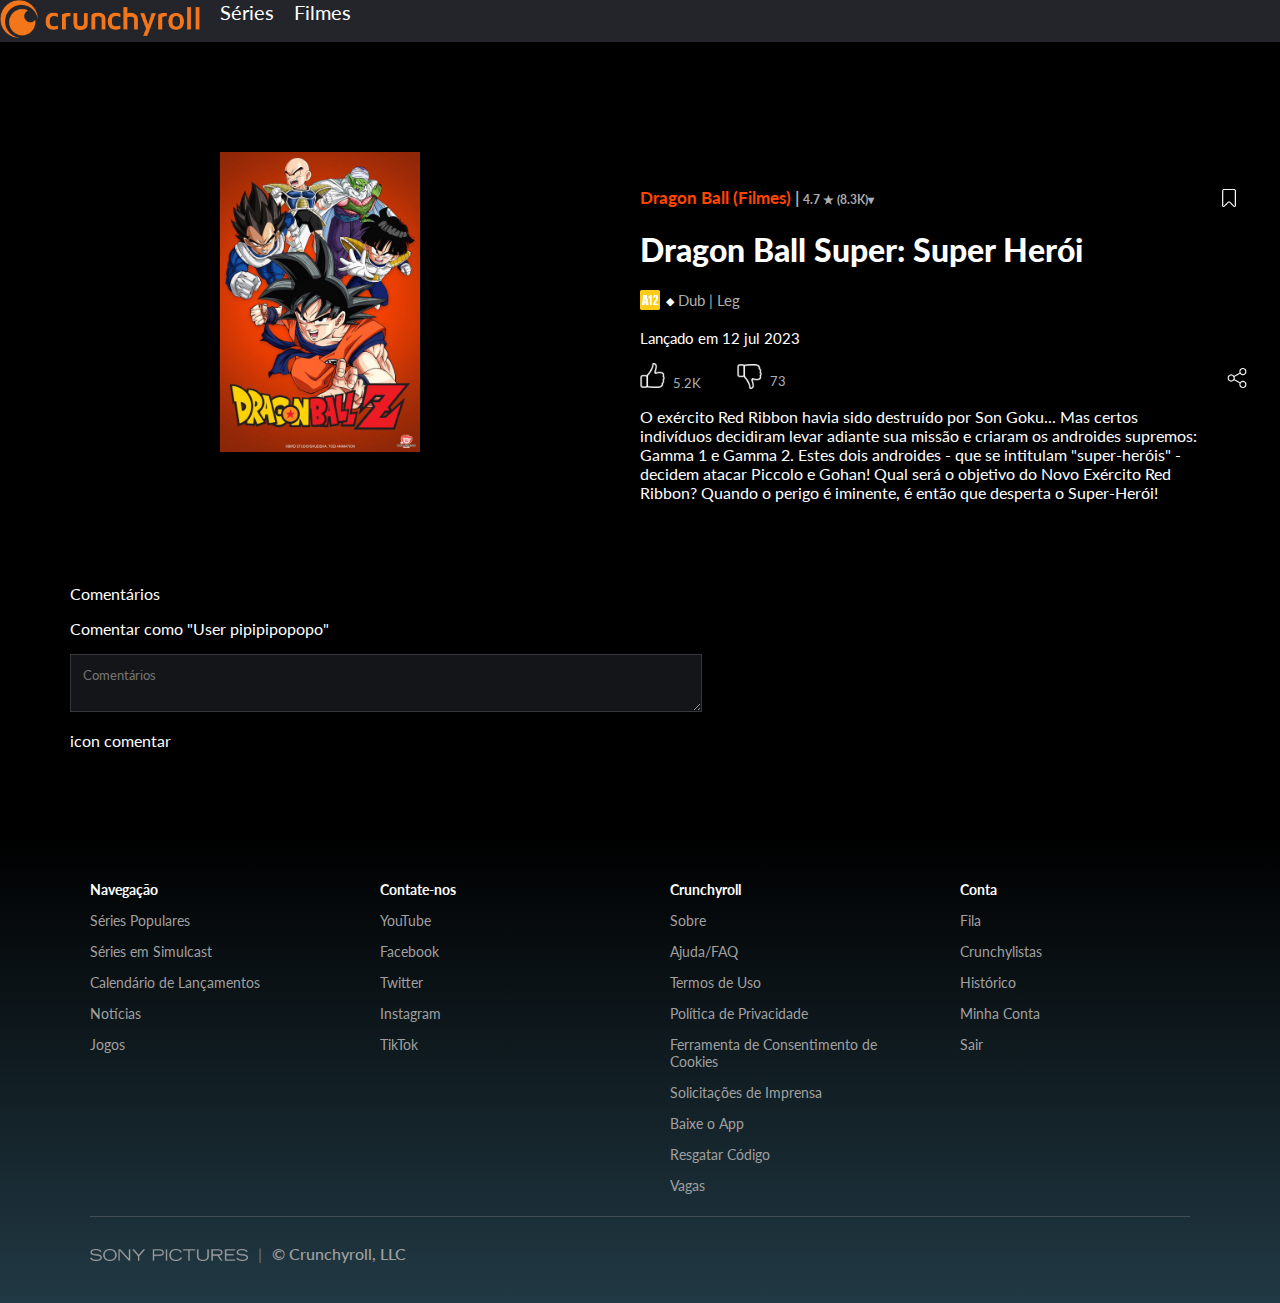
==== crunch/filmeModelo.html @ 02acc8a3 "comitei dnv" ====
<!DOCTYPE html>
<html lang="pt-br">

<head>
  <meta charset="UTF-8">
  <meta name="viewport" content="width=device-width, initial-scale=1.0">
  <link rel="stylesheet" href="css/filmeModelo.css">
  <link rel="stylesheet" href="css/padrao.css">
  <link rel="preconnect" href="https://fonts.googleapis.com">
  <link rel="preconnect" href="https://fonts.gstatic.com" crossorigin>
  <link href="https://fonts.googleapis.com/css2?family=Lato&display=swap" rel="stylesheet">
  <title>Filme Modelo</title>
</head>
<header>
  <nav class="navbar">
    <a href="home.html"><img class="Crun" src="imgs/Crunchyroll.svg.png" alt="Crunchyroll"></a>
    <a href="todasasseries.html">Séries</a>
    <a href="todosFilmes.html">Filmes</a>
  </nav>
</header>

<body>

  <div class="geral">
    <section class="modelo">
      <img class="modeloLeft" src="imgs/filme e serie modelo/dragon ball filme modelo.jpe" alt="DBS">
      <div class="modeloRight">
        <img class="salvar" src="imgs/salvar branco.png" alt="salvar">
        <h2>Dragon Ball (Filmes) <span class="barra">|</span> <span class="num">4.7 ★ (8.3K)▾</span></h2>
        <h1 id="titulo">Dragon Ball Super: Super Herói</h1>
        <p><img class="idade" src="imgs/filme e serie modelo/idade12.png" alt="Indicado para maiores de 12 anos"><span class="p">◆</span> <span class="ling">Dub | Leg</span></p>
        <p class="lançou">Lançado em 12 jul 2023 </p>
        <p><img class="like" src="imgs/filme e serie modelo/likee branco.png" alt="like"> <span class="li">5.2K</span> <img class="dislike" src="imgs/filme e serie modelo/dislike branco.png" alt=""> <span class="li1">73</span> <img class="comp" src="imgs/filme e serie modelo/compartilhar branco.png" alt="compartilhar"></p>
        <p>O exército Red Ribbon havia sido destruído por Son Goku... Mas certos indivíduos decidiram levar adiante sua missão e criaram os androides supremos: Gamma 1 e Gamma 2. Estes dois androides - que se intitulam "super-heróis" - decidem atacar Piccolo e Gohan! Qual será o objetivo do Novo Exército Red Ribbon? Quando o perigo é iminente, é então que desperta o Super-Herói!</p>
      </div>
    </section>


    <section class="comentarios">
      <p class="subTitulo">Comentários</p>
      <p>Comentar como "User pipipipopopo"</p>
      <textarea class="txtArea lato-regular" cols="80" rows="2" placeholder="Comentários"></textarea>
      <p>icon comentar</p>
    </section>
  </div>


  <div class="degrade">
    <div class="centra">
      <!-- roda pé -->
      <footer class="foot">
        <div class="box1">
          <p class="contrast">Navegação</p>
          <p>Séries Populares</p>
          <p>Séries em Simulcast</p>
          <p>Calendário de Lançamentos</p>
          <p>Notícias</p>
          <p>Jogos</p>
        </div>
        <div class="box2">
          <p class="contrast">Contate-nos</p>
          <p>YouTube</p>
          <p>Facebook</p>
          <p>Twitter</p>
          <p>Instagram</p>
          <p>TikTok</p>
        </div>
        <div class="box3">
          <p class="contrast">Crunchyroll</p>
          <p>Sobre</p>
          <p>Ajuda/FAQ</p>
          <p>Termos de Uso</p>
          <p>Política de Privacidade</p>
          <p>Ferramenta de Consentimento de Cookies</p>
          <p>Solicitações de Imprensa</p>
          <p>Baixe o App</p>
          <p>Resgatar Código</p>
          <p>Vagas</p>
        </div>
        <div class="box4">
          <p class="contrast">Conta</p>
          <p>Fila</p>
          <p>Crunchylistas</p>
          <p>Histórico</p>
          <p>Minha Conta</p>
          <p>Sair</p>
        </div>
      </footer>
      <!-- "pós roda pe" -->
      <hr class="linha">
      <div class="final_box">
        <img class="logo_sony" src="imgs/sony_pictures_logo.png" alt="">
        <span class="tiny"> | </span>
        <p class="ajuste">© Crunchyroll, LLC</p>
      </div>
    </div>
  </div>
</body>

</html>
---- crunch/css/filmeModelo.css ----
.geral {
  margin-top: 40px;
  display: grid;
  padding: 70px;
}

.modelo {
  display: grid;
  grid-template-columns: 1fr 1fr;
  margin-bottom: 50px;
}

.modeloLeft {
  max-width: 50%;
  padding-left: 150px;
  width: 200px;
}

#titulo {
  font-size: 32px;
  font-weight: 900;
}

.light {
  opacity: 0.7;
  font-weight: 100;
}

.ano {
  font-size: 18px;
}

#categoria {
  font-size: 12px;
  padding: 8px;
  background-color: #2a2f3e;
  border-radius: 14px;
}

.txtArea {
  background-color: #141519;
  border: #36373a solid 1px;
  padding: 12px;
}
h2 {
  font-size: 17px;
  color: orangered;
  cursor: pointer;
}
.num {
  font-size: 12px;
  color: #adaeb1;
  cursor:default;
}
.barra {
  color: #adaeb1;
}
.idade {
  width: 20px;
}
.ling {
  font-size: 15px;
  color: #adaeb1;
  position: relative;
  left: 6px;
  top: -4px;
}
.p {
  font-size: 11px;
  position: relative;
  left: 6px;
  top: -5px;
}
.salvar {
  width: 18px;
  position: relative;
  left: 580px;
  bottom: -37px;
  cursor: pointer;
}
.lançou {
  font-size: 15px;
}
.like {
  width: 25px;
  cursor:pointer;
  
}
.dislike {
  width: 25px;
  position: relative;
  top: 1.5px;
  left: 36px;
  cursor: pointer;
}
.li {
  font-size: 13px;
  position: relative;
  left: 4px;
  color: #adaeb1;
}
.li1 {
  font-size: 13px;
  position: relative;
  left: 40px;
  top: -2px;
  color: #adaeb1;
}
.comp {
  width: 20px;
  position: relative;
  left: 477px;
  cursor: pointer;
}
---- crunch/css/padrao.css ----
body {
  color: white;
  font-family: "Lato", sans-serif;
  background-color: #000000;
  margin: 0px;
}

.navbar {
  background-color: #23252B;
  display: flex;
  justify-content: start;
  gap: 20px;
}

.lato-regular {
  font-family: "Lato", sans-serif;
}

a{
  color: white;
  font-size: 20px;
  text-decoration: none;
  
}

.Crun{
  width: 200px;
}

/* footer */

.foot {
  margin-top: 40px;
  display: grid; 
  grid-template-columns: 1fr 1fr 1fr 1fr;
  gap: 60px;
  color: #a0a0a0;
}

hr {
  height: 0.3px;
  border: none;
  background-color: #a0a0a0;
  opacity: 0.3;
}

.tiny {
  opacity: 0.3;
}

.degrade {
  display: grid;
  justify-items: center;
  background-image: linear-gradient(
    #000000, #213944
  );
}

.centra {
  width: 1100px;
}

.contrast {
  color: white;
  font-weight: 700;
}

.final_box {
  display: flex;
  gap: 10px;
  padding: 20px 0px 40px 0px;
}

.logo_sony {
  margin-top: 5px;
  width: 158px;
  height: 12px;
}

.final_box > p {
  margin: 0px;
  color: #a0a0a0;
}

.box1 > p, .box2 > p, .box3 > p, .box4 > p {
  margin-top: 5px;
  font-size: 14px;
}

.ajuste {
  font-weight: 500;
}
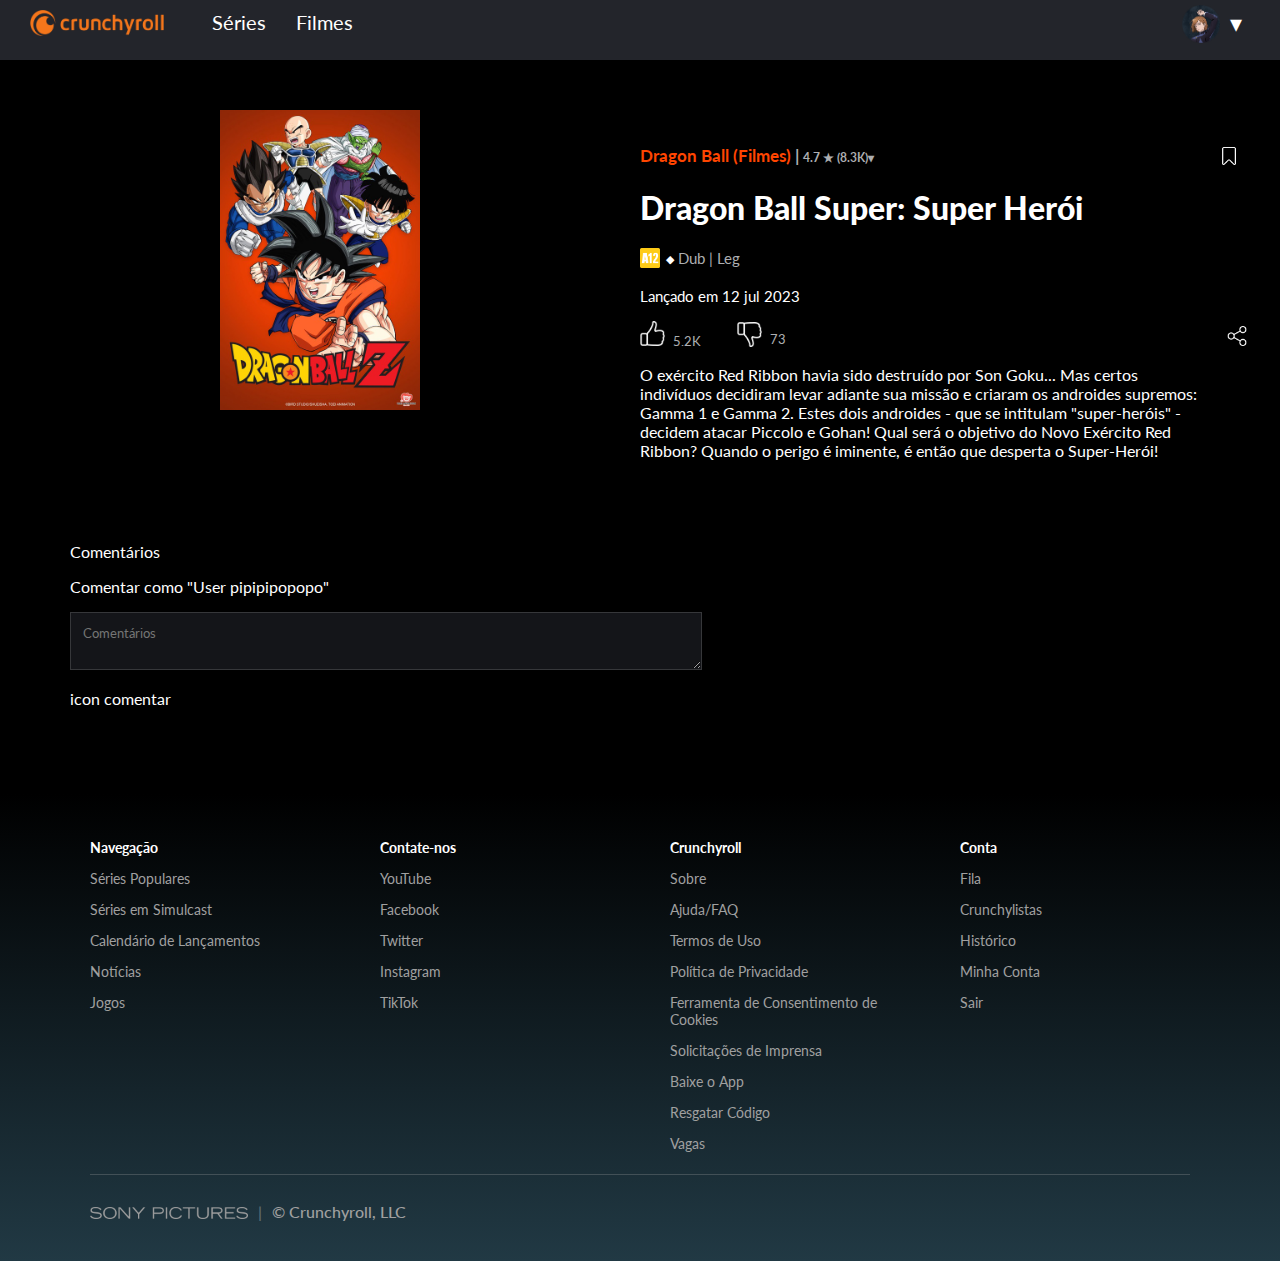
==== commit 9f7a81de: "ajustes na navbar" ====
--- a/crunch/filmeModelo.html
+++ b/crunch/filmeModelo.html
@@ -13,9 +13,18 @@
 </head>
 <header>
   <nav class="navbar">
-    <a href="home.html"><img class="Crun" src="imgs/Crunchyroll.svg.png" alt="Crunchyroll"></a>
-    <a href="todasasseries.html">Séries</a>
-    <a href="todosFilmes.html">Filmes</a>
+    <div class="divLarger">
+      <a class="home" href="home.html"><img class="Crun" src="imgs/Crunchyroll.svg.png" alt="Crunchyroll"></a>
+      <a class="tdsS" href="todasasseries.html">Séries</a>
+      <a class="tdsF" href="todosFilmes.html">Filmes</a>
+      <div class="iconzinhos">
+        <img src="imgs/" alt="">
+      </div>
+      <div class="user">
+        <img class="iconuser" src="imgs/filme e serie modelo/nobara iconn.png" alt="user">
+        <span class="setinha">▾</span>
+      </div>
+    </div>
   </nav>
 </header>
 
--- a/crunch/css/padrao.css
+++ b/crunch/css/padrao.css
@@ -5,11 +5,20 @@
   margin: 0px;
 }
 
+.divLarger {
+  display: grid;
+  grid-template-columns:15% 5% 5% 1fr 10% 10%;
+  justify-content: start;
+  gap: 20px;
+}
+
 .navbar {
   background-color: #23252B;
-  display: flex;
-  justify-content: start;
-  gap: 20px;
+  max-width: max-content;
+  height: 60px;
+  position: fixed;
+  top: 0px;
+  z-index: 999;
 }
 
 .lato-regular {
@@ -24,9 +33,48 @@
 }
 
 .Crun{
-  width: 200px;
+  max-width: 70%;
+  position: relative;
+  top: 10px;
+  left: 30px;
+  
 }
 
+.tdsS {
+  padding-top: 10px;
+  grid-column: 2;
+}
+
+.tdsF {
+  padding-top: 10px;
+  grid-column: 3;
+
+}
+
+.iconzinhos {
+
+}
+
+.user {
+  display: grid;
+  justify-items: center;
+  grid-column: 6;
+}
+
+.iconuser {
+  position: relative;
+  top: 5px;
+  max-width: 30%;
+  padding-right: 30px;
+}
+
+.setinha {
+position: relative;
+bottom: 30px;
+left: 20px;
+font-size: 24px;
+cursor: pointer;
+}
 /* footer */
 
 .foot {
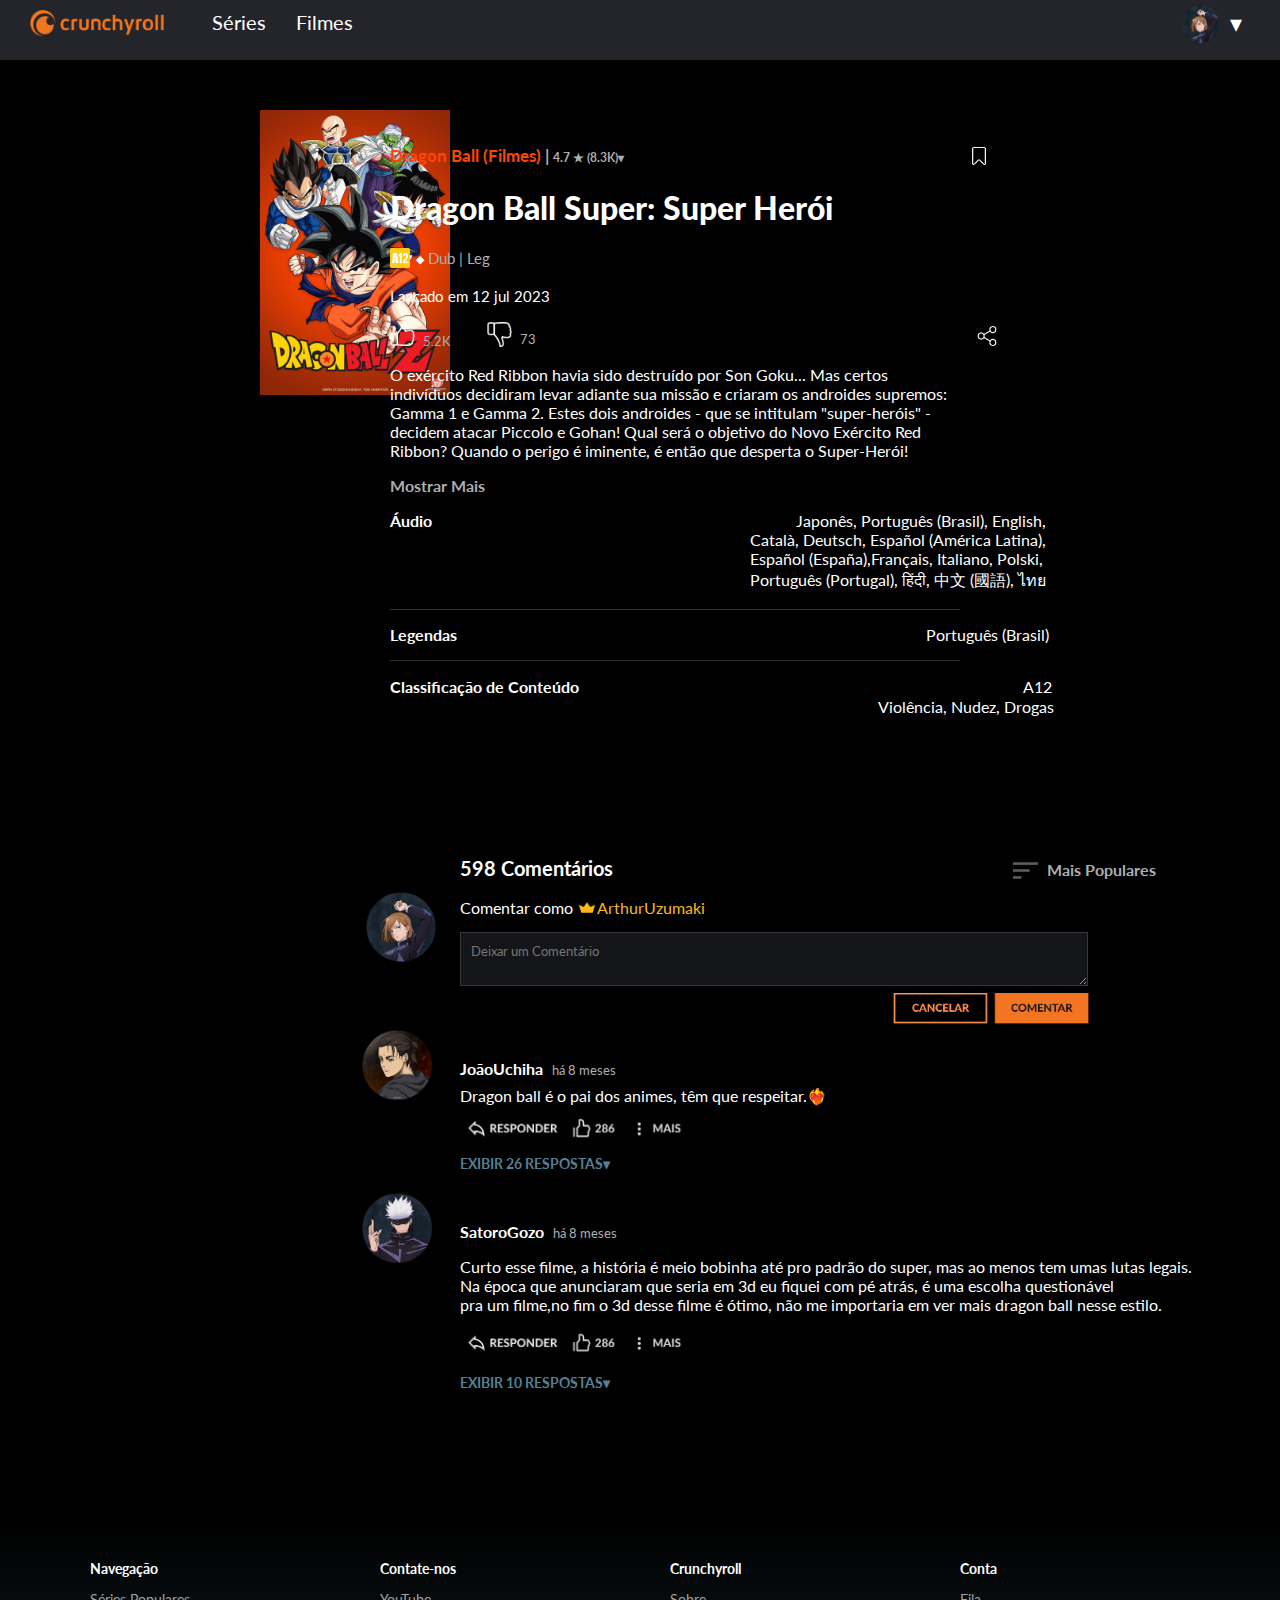
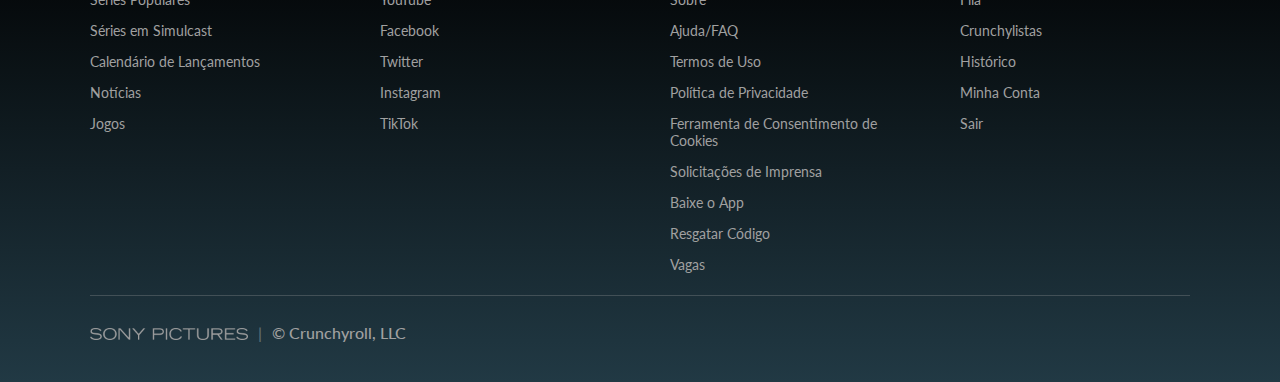
==== commit bdd29843: "deixei toda a tela do filme modelo basicamente pronta só falta por o player" ====
--- a/crunch/filmeModelo.html
+++ b/crunch/filmeModelo.html
@@ -41,17 +41,43 @@
         <p class="lançou">Lançado em 12 jul 2023 </p>
         <p><img class="like" src="imgs/filme e serie modelo/likee branco.png" alt="like"> <span class="li">5.2K</span> <img class="dislike" src="imgs/filme e serie modelo/dislike branco.png" alt=""> <span class="li1">73</span> <img class="comp" src="imgs/filme e serie modelo/compartilhar branco.png" alt="compartilhar"></p>
         <p>O exército Red Ribbon havia sido destruído por Son Goku... Mas certos indivíduos decidiram levar adiante sua missão e criaram os androides supremos: Gamma 1 e Gamma 2. Estes dois androides - que se intitulam "super-heróis" - decidem atacar Piccolo e Gohan! Qual será o objetivo do Novo Exército Red Ribbon? Quando o perigo é iminente, é então que desperta o Super-Herói!</p>
+        <input type="checkbox" id="item-1">
+        <div class="checkbox">
+          <label for="item-1"><strong class="mos">Mostrar Mais</strong></label>
+          <p><strong>Áudio</strong>
+            <span class="audio">Japonês, Português (Brasil), English, <br>Català, Deutsch, Español (América Latina),<br> Español (España),Français, Italiano, Polski, <br>Português (Portugal), हिंदी, 中文 (國語), ไทย</span>
+          </p>
+          <hr>
+          <p><strong>Legendas</strong> <span class="pt">
+              Português (Brasil)</span></p>
+          <hr>
+          <p><strong>Classificação de Conteúdo</strong><span class="id">A12</span> <span class="idd">
+              Violência, Nudez, Drogas</span></p>
+        </div>
       </div>
     </section>
 
+    <div class="mdcom">
+      <section class="comentarios">
+        <img class="icoon" src="imgs/filme e serie modelo/nobara iconn.png" alt="icon">
+        <p><strong class="i">598 Comentários</strong><img class="mais" src="imgs/Mais opcções.png" alt="mais opçoes"> <span class="m"><strong>Mais Populares</strong></span></p>
+        <p class="subTitulo"> Comentar como <img class="coroa" src="imgs/filme e serie modelo/coroaa.png" alt="coroa"><span class="coment">ArthurUzumaki</span></p>
+        <textarea class="txtArea lato-regular" cols="80" rows="2" placeholder="Deixar um Comentário "></textarea>
+        <img class="comentar" src="imgs/filme e serie modelo/comentar.png" alt="comentar">
+      </section>
+      <p><img class="icon1" src="imgs/filme e serie modelo/eren iconn.png" alt=""><strong class="c">JoãoUchiha</strong> <span class="t"> há 8 meses</span></p>
+      <p class="com1">Dragon ball é o pai dos animes, têm que respeitar.❤️‍🔥</p>
+      <img class="coments" src="imgs/filme e serie modelo/comentarios-.png" alt="coments">
+      <div class="gojo">
+        <p class="ex"><strong>EXIBIR 26 RESPOSTAS▾</strong></p>
+        <p><img class="icon1" src="imgs/filme e serie modelo/gojo iconn.png" alt=""><strong class="c">SatoroGozo</strong> <span class="t"> há 8 meses</span></p>
+        <p class="com2">Curto esse filme, a história é meio bobinha até pro padrão do super, mas ao menos tem umas lutas legais. <br> Na época que anunciaram que seria em 3d eu fiquei com pé atrás, é uma escolha questionável <br>pra um filme,no fim o 3d desse filme é ótimo, não me importaria em ver mais dragon ball nesse estilo.</p>
+        <img class="coments1" src="imgs/filme e serie modelo/comentarios-.png" alt="coments">
+        <p class="ex1"><strong>EXIBIR 10 RESPOSTAS▾</strong></p>
+      </div>
+    </div>
+  </div>
 
-    <section class="comentarios">
-      <p class="subTitulo">Comentários</p>
-      <p>Comentar como "User pipipipopopo"</p>
-      <textarea class="txtArea lato-regular" cols="80" rows="2" placeholder="Comentários"></textarea>
-      <p>icon comentar</p>
-    </section>
-  </div>
 
 
   <div class="degrade">
--- a/crunch/css/filmeModelo.css
+++ b/crunch/css/filmeModelo.css
@@ -13,7 +13,9 @@
 .modeloLeft {
   max-width: 50%;
   padding-left: 150px;
-  width: 200px;
+  width: 190px;
+  position: relative;
+  left: 40px;
 }
 
 #titulo {
@@ -40,7 +42,7 @@
 .txtArea {
   background-color: #141519;
   border: #36373a solid 1px;
-  padding: 12px;
+  padding: 10px;
 }
 h2 {
   font-size: 17px;
@@ -50,7 +52,7 @@
 .num {
   font-size: 12px;
   color: #adaeb1;
-  cursor:default;
+  cursor: default;
 }
 .barra {
   color: #adaeb1;
@@ -83,8 +85,7 @@
 }
 .like {
   width: 25px;
-  cursor:pointer;
-  
+  cursor: pointer;
 }
 .dislike {
   width: 25px;
@@ -112,3 +113,135 @@
   left: 477px;
   cursor: pointer;
 }
+.coroa {
+  width: 20px;
+  position: relative;
+  top: 3px;
+}
+.coment {
+  color: #fab818;
+}
+.mais {
+  width: 25px;
+  position: relative;
+  left: 400px;
+  top: 7px;
+  cursor: pointer;
+}
+.m {
+  position: relative;
+  left: 405px;
+  color: #adaeb1;
+  cursor: pointer;
+}
+.comentar {
+  width: 200px;
+  cursor: pointer;
+  position: relative;
+  top: 40px;
+  right: 201px;
+}
+.icoon {
+  width: 70px;
+  position: relative;
+  right: 94px;
+  bottom: -130px;
+}
+.comentarios {
+  position: relative;
+  left: 90px;
+}
+.t {
+  font-size: 13px;
+  color: #adaeb1;
+  position: relative;
+  left: 25px;
+}
+.c {
+  position: relative;
+  left: 20px;
+}
+.icon1 {
+  width: 70px;
+  position: relative;
+  right: 8px;
+  top: 25px;
+}
+.com1 {
+  position: relative;
+  left: 90px;
+  bottom: 8px;
+}
+.com2 {
+  position: relative;
+  left: 90px;
+}
+.coments {
+  width: 220px;
+  position: relative;
+  left: 95px;
+  top: -15px;
+}
+.coments1 {
+  width: 220px;
+  position: relative;
+  left: 95px;
+}
+.ex {
+  font-size: 14px;
+  color: #548094;
+  position: relative;
+  left: 90px;
+  top: 20px;
+}
+.ex1 {
+  font-size: 14px;
+  color: #548094;
+  position: relative;
+  left: 90px;
+}
+.gojo {
+  position: relative;
+  top: -40px;
+}
+.modeloRight {
+  position: relative;
+  right: 250px;
+}
+.mdcom {
+  position: relative;
+  left: 300px;
+}
+.i {
+  font-size: 20px;
+}
+input:checked + .checkbox p {
+  display: none;
+}
+input:checked + .checkbox hr {
+  display: none;
+}
+
+input {
+  display: none;
+}
+.audio {
+  position: relative;
+  left: 360px;
+}
+.id {
+  position: relative;
+  left: 444px;
+}
+.idd {
+  position: relative;
+  left: 267px;
+  top: 20px;
+}
+.pt {
+  position: relative;
+  left: 465px;
+}
+.mos{
+  color: #adaeb1;
+}
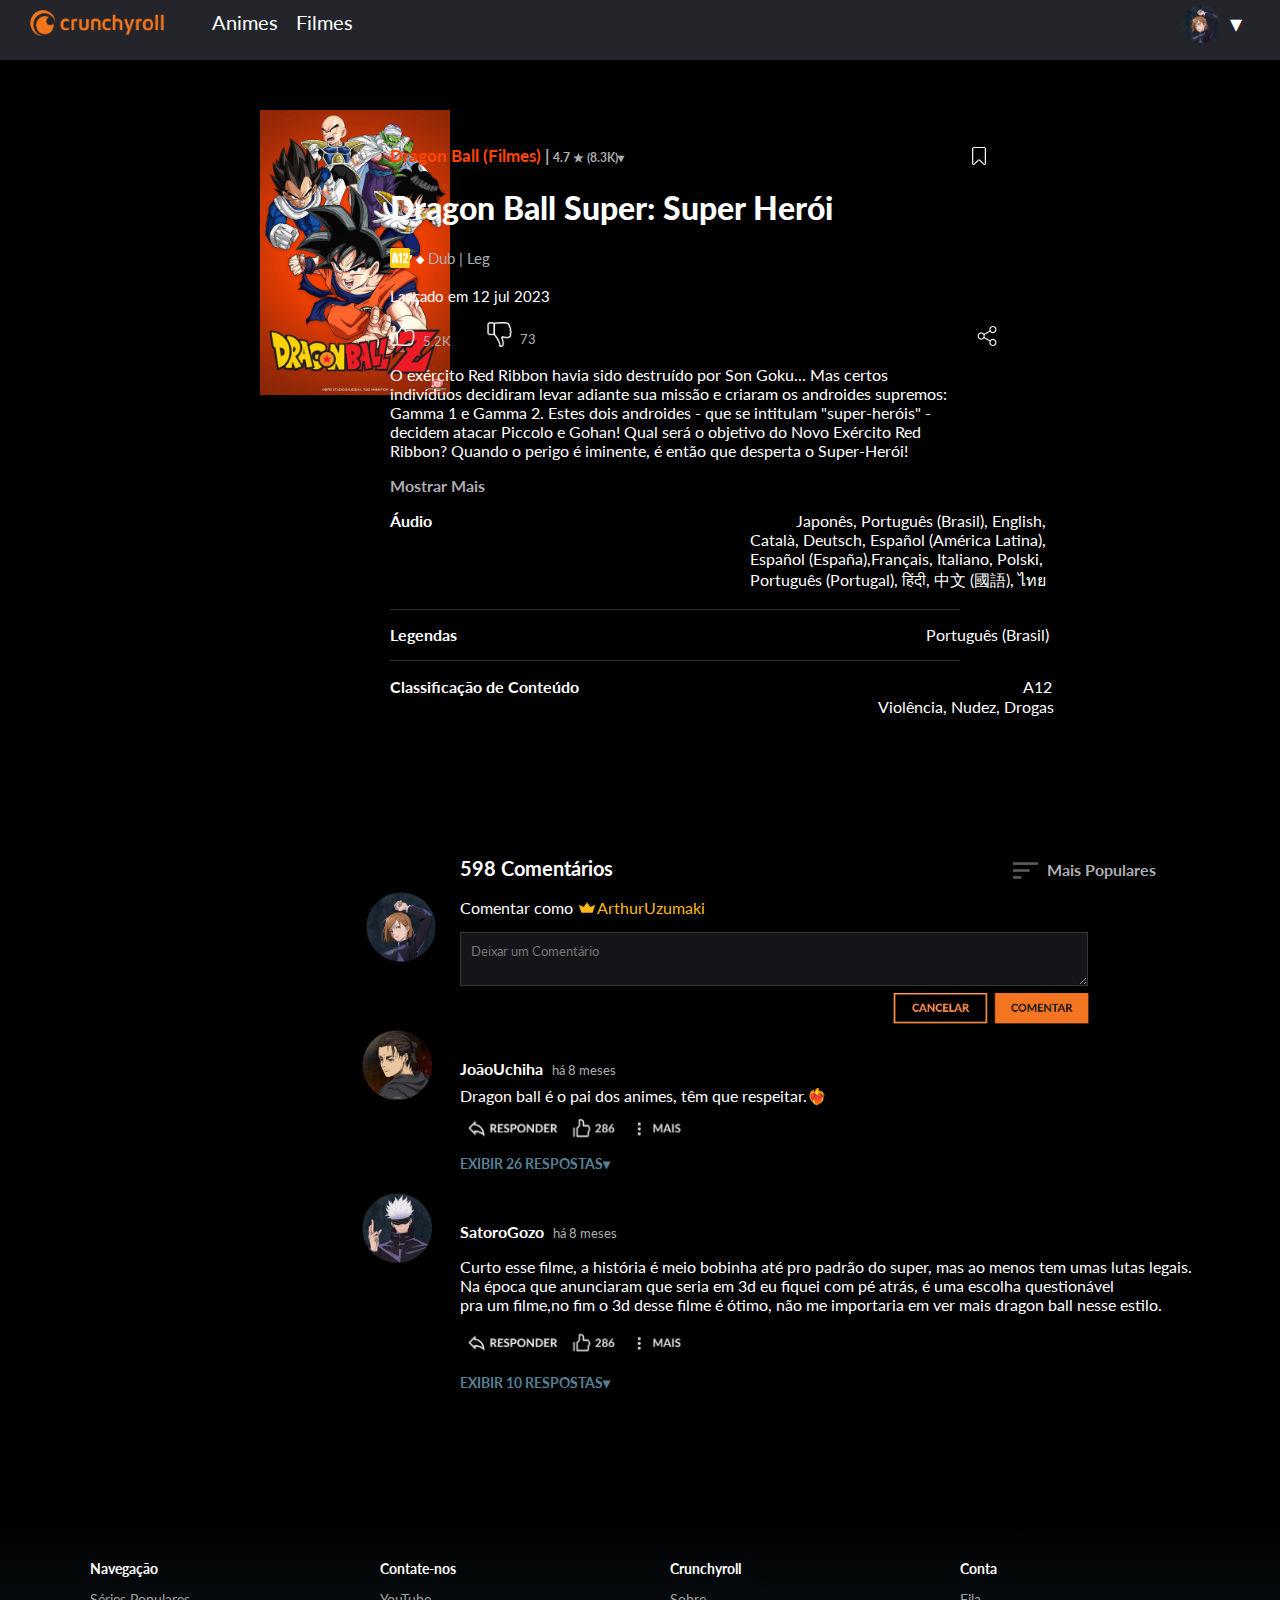
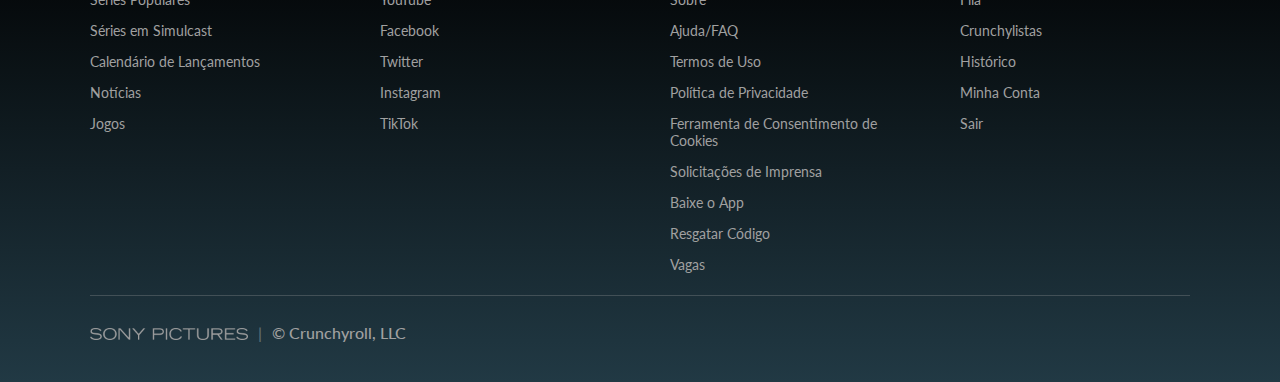
==== commit a08f346c: "modelo serie estou fazendo tudo amém" ====
--- a/crunch/filmeModelo.html
+++ b/crunch/filmeModelo.html
@@ -15,7 +15,7 @@
   <nav class="navbar">
     <div class="divLarger">
       <a class="home" href="home.html"><img class="Crun" src="imgs/Crunchyroll.svg.png" alt="Crunchyroll"></a>
-      <a class="tdsS" href="todasasseries.html">Séries</a>
+      <a class="tdsS" href="todasasseries.html">Animes</a>
       <a class="tdsF" href="todosFilmes.html">Filmes</a>
       <div class="iconzinhos">
         <img src="imgs/" alt="">
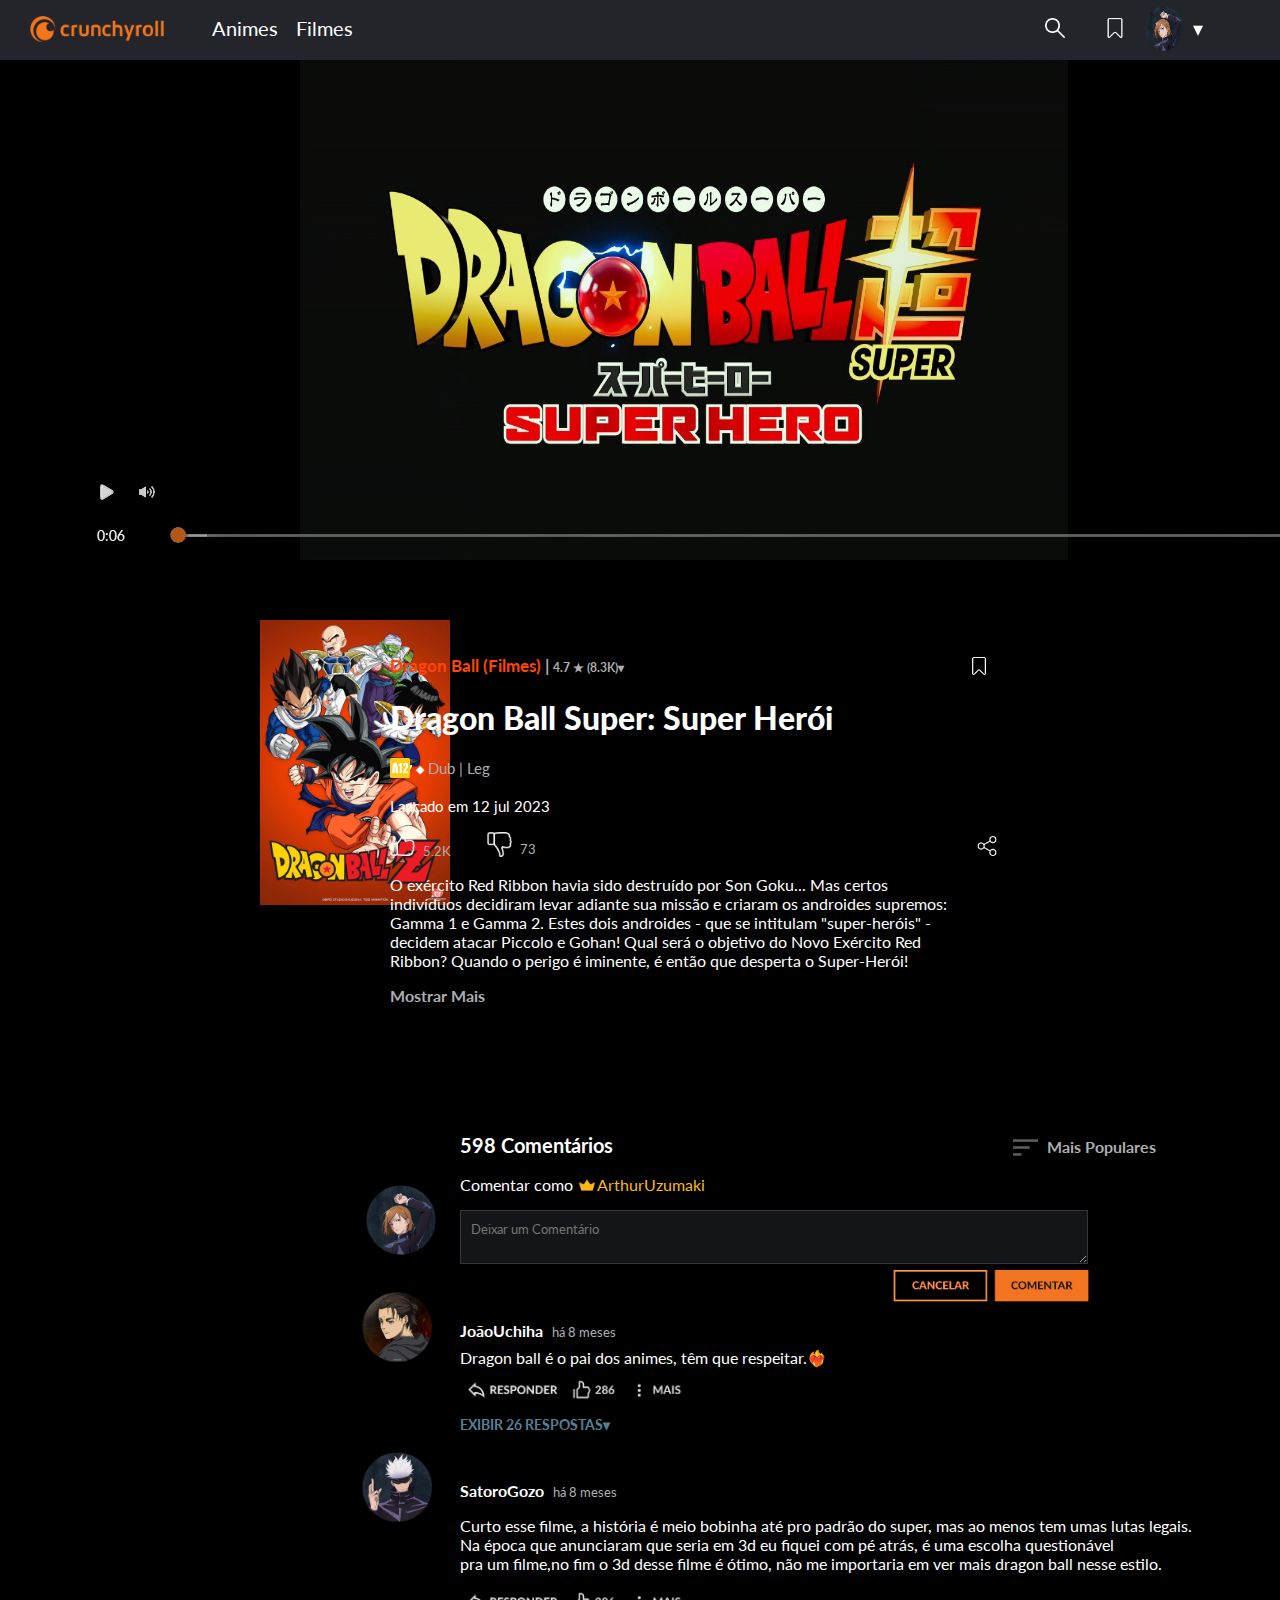
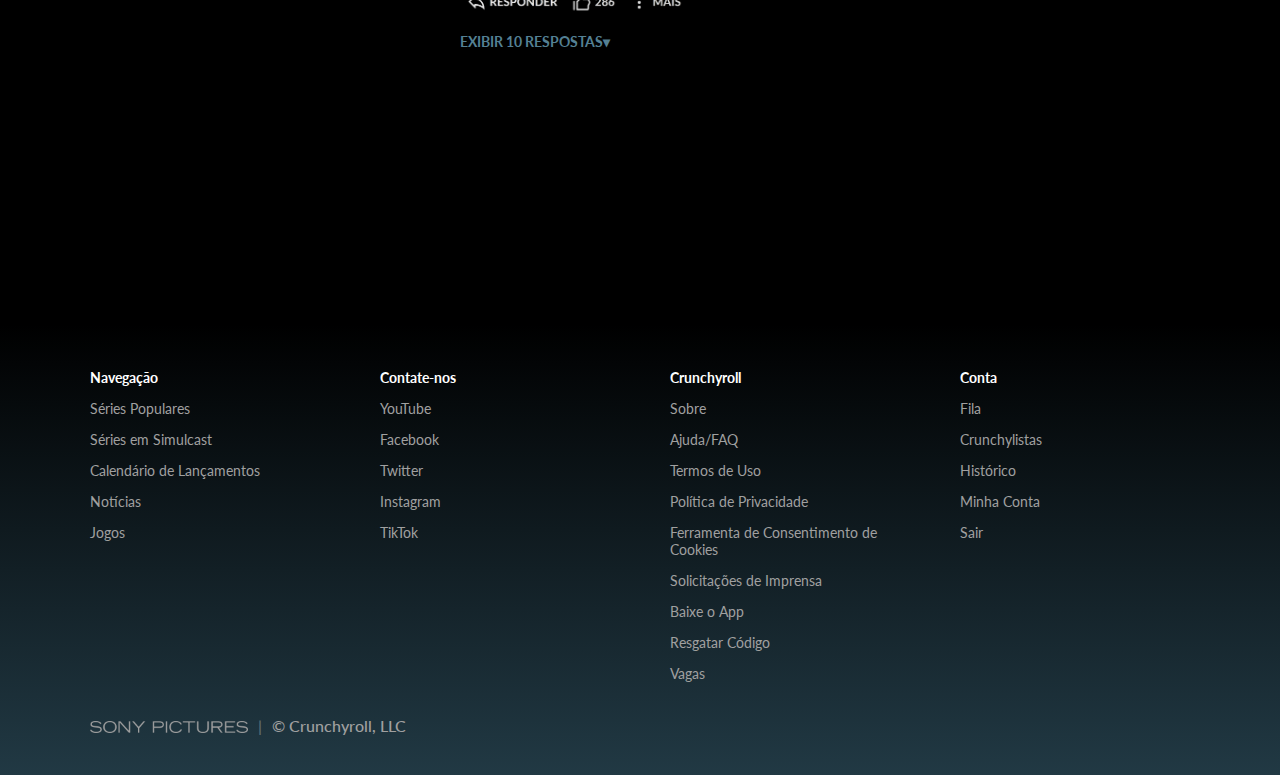
==== commit bff28b08: "Eu e Lucas Terminamos tudo" ====
--- a/crunch/filmeModelo.html
+++ b/crunch/filmeModelo.html
@@ -1,135 +1,239 @@
 <!DOCTYPE html>
 <html lang="pt-br">
+  <head>
+    <meta charset="UTF-8" />
+    <meta name="viewport" content="width=device-width, initial-scale=1.0" />
+    <link rel="stylesheet" href="css/filmeModelo.css" />
+    <link rel="stylesheet" href="css/padrao.css" />
+    <link rel="preconnect" href="https://fonts.googleapis.com" />
+    <link rel="preconnect" href="https://fonts.gstatic.com" crossorigin />
+    <link
+      href="https://fonts.googleapis.com/css2?family=Lato&display=swap"
+      rel="stylesheet"
+    />
+    <title>Filme Modelo</title>
+  </head>
+  <header>
+    <nav class="navbar">
+      <div class="divLarger">
+        <a class="home" href="home.html"><img class="Crun" src="imgs/Crunchyroll.svg.png" alt="Crunchyroll"></a>
+        <a class="tdsS" href="todasasseries.html">Animes</a>
+        <a class="tdsF" href="todosFilmes.html">Filmes</a>
+        <div class="iconzinhos user">
+          <div class="caixinha">
+            <img class="lupa" src="imgs/filme e serie modelo/lupa branca.png" alt="lupa">
+            <img class="salvaB" src="imgs/filme e serie modelo/salvar branco.png" alt="salvo">
+            <img class="iconuser" src="imgs/filme e serie modelo/nobara iconn.png" alt="user">
+            <span class="setinha">▾</span>
+          </div>
+        </div>
+      </div>
+    </nav>
+  </header>
 
-<head>
-  <meta charset="UTF-8">
-  <meta name="viewport" content="width=device-width, initial-scale=1.0">
-  <link rel="stylesheet" href="css/filmeModelo.css">
-  <link rel="stylesheet" href="css/padrao.css">
-  <link rel="preconnect" href="https://fonts.googleapis.com">
-  <link rel="preconnect" href="https://fonts.gstatic.com" crossorigin>
-  <link href="https://fonts.googleapis.com/css2?family=Lato&display=swap" rel="stylesheet">
-  <title>Filme Modelo</title>
-</head>
-<header>
-  <nav class="navbar">
-    <div class="divLarger">
-      <a class="home" href="home.html"><img class="Crun" src="imgs/Crunchyroll.svg.png" alt="Crunchyroll"></a>
-      <a class="tdsS" href="todasasseries.html">Animes</a>
-      <a class="tdsF" href="todosFilmes.html">Filmes</a>
-      <div class="iconzinhos">
-        <img src="imgs/" alt="">
-      </div>
-      <div class="user">
-        <img class="iconuser" src="imgs/filme e serie modelo/nobara iconn.png" alt="user">
-        <span class="setinha">▾</span>
+  <body>
+    <img class="conteudo" src="imgs/filmes/DragonBall_play.jpg" alt="player">
+  <img class="play" src="imgs/filme e serie modelo/player.png" alt="player2">
+    <div class="geral">
+      <section class="modelo">
+        <img
+          class="modeloLeft"
+          src="imgs/filme e serie modelo/dragon ball filme modelo.jpe"
+          alt="DBS"
+        />
+        <div class="modeloRight">
+          <img class="salvar" src="imgs/salvar branco.png" alt="salvar" />
+          <h2>
+            Dragon Ball (Filmes) <span class="barra">|</span>
+            <span class="num">4.7 ★ (8.3K)▾</span>
+          </h2>
+          <h1 id="titulo">Dragon Ball Super: Super Herói</h1>
+          <p>
+            <img
+              class="idade"
+              src="imgs/filme e serie modelo/idade12.png"
+              alt="Indicado para maiores de 12 anos"
+            /><span class="p">◆</span> <span class="ling">Dub | Leg</span>
+          </p>
+          <p class="lançou">Lançado em 12 jul 2023</p>
+          <p>
+            <img
+              class="like"
+              src="imgs/filme e serie modelo/likee branco.png"
+              alt="like"
+            />
+            <span class="li">5.2K</span>
+            <img
+              class="dislike"
+              src="imgs/filme e serie modelo/dislike branco.png"
+              alt=""
+            />
+            <span class="li1">73</span>
+            <img
+              class="comp"
+              src="imgs/filme e serie modelo/compartilhar branco.png"
+              alt="compartilhar"
+            />
+          </p>
+          <p>
+            O exército Red Ribbon havia sido destruído por Son Goku... Mas
+            certos indivíduos decidiram levar adiante sua missão e criaram os
+            androides supremos: Gamma 1 e Gamma 2. Estes dois androides - que se
+            intitulam "super-heróis" - decidem atacar Piccolo e Gohan! Qual será
+            o objetivo do Novo Exército Red Ribbon? Quando o perigo é iminente,
+            é então que desperta o Super-Herói!
+          </p>
+          <input type="checkbox" id="item-1" />
+          <div class="checkbox">
+            <label for="item-1"
+              ><strong class="mos">Mostrar Mais</strong></label
+            >
+            <p class="pp">
+              <strong>Áudio</strong>
+              <span class="audio"
+                >Japonês, Português (Brasil), English, <br />Català, Deutsch,
+                Español (América Latina),<br />
+                Español (España),Français, Italiano, Polski, <br />Português
+                (Portugal), हिंदी, 中文 (國語), ไทย</span
+              >
+            </p>
+            <hr />
+            <p class="pp">
+              <strong>Legendas</strong>
+              <span class="pt"> Português (Brasil)</span>
+            </p>
+            <hr />
+            <p class="pp">
+              <strong>Classificação de Conteúdo</strong
+              ><span class="id">A12</span>
+              <span class="idd"> Violência, Nudez, Drogas</span>
+            </p>
+          </div>
+        </div>
+      </section>
+
+      <div class="mdcom boxImg">
+        <section class="comentarios">
+          <img
+            class="icoon"
+            src="imgs/filme e serie modelo/nobara iconn.png"
+            alt="icon"
+          />
+          <div class="boxImg">
+            <strong class="i">598 Comentários</strong
+            ><img class="mais" src="imgs/Mais opcções.png" alt="mais opçoes" />
+            <span class="m"><strong>Mais Populares</strong></span>
+            </div>
+          <p class="subTitulo boxImg">
+            Comentar como
+            <img
+              class="coroa"
+              src="imgs/filme e serie modelo/coroaa.png"
+              alt="coroa"
+            /><span class="coment">ArthurUzumaki</span>
+          </p>
+          <textarea
+            class="txtArea lato-regular"
+            cols="80"
+            rows="2"
+            placeholder="Deixar um Comentário "
+          ></textarea>
+          <img
+            class="comentar"
+            src="imgs/filme e serie modelo/comentar.png"
+            alt="comentar"
+          />
+        </section>
+        <div class="boxImg">
+          <img
+            class="icon1"
+            src="imgs/filme e serie modelo/eren iconn.png"
+            alt=""
+          /><strong class="c">JoãoUchiha</strong>
+          <span class="t"> há 8 meses</span>
+        </div>
+        <p class="com1 boxImg">Dragon ball é o pai dos animes, têm que respeitar.❤️‍🔥</p>
+        <img
+          class="coments"
+          src="imgs/filme e serie modelo/comentarios-.png"
+          alt="coments"
+        />
+        <div class="gojo">
+          <p class="ex boxImg"><strong>EXIBIR 26 RESPOSTAS▾</strong></p>
+          <div class="boxImg">
+            <img
+              class="icon1"
+              src="imgs/filme e serie modelo/gojo iconn.png"
+              alt=""
+            /><strong class="c">SatoroGozo</strong>
+            <span class="t"> há 8 meses</span>
+          </div>
+          <p class="com2 boxImg">
+            Curto esse filme, a história é meio bobinha até pro padrão do super,
+            mas ao menos tem umas lutas legais. <br />
+            Na época que anunciaram que seria em 3d eu fiquei com pé atrás, é
+            uma escolha questionável <br />pra um filme,no fim o 3d desse filme
+            é ótimo, não me importaria em ver mais dragon ball nesse estilo.
+          </p>
+          <img
+            class="coments1"
+            src="imgs/filme e serie modelo/comentarios-.png"
+            alt="coments"
+          />
+          <p class="ex1 boxImg"><strong>EXIBIR 10 RESPOSTAS▾</strong></p>
+        </div>
       </div>
     </div>
-  </nav>
-</header>
 
-<body>
-
-  <div class="geral">
-    <section class="modelo">
-      <img class="modeloLeft" src="imgs/filme e serie modelo/dragon ball filme modelo.jpe" alt="DBS">
-      <div class="modeloRight">
-        <img class="salvar" src="imgs/salvar branco.png" alt="salvar">
-        <h2>Dragon Ball (Filmes) <span class="barra">|</span> <span class="num">4.7 ★ (8.3K)▾</span></h2>
-        <h1 id="titulo">Dragon Ball Super: Super Herói</h1>
-        <p><img class="idade" src="imgs/filme e serie modelo/idade12.png" alt="Indicado para maiores de 12 anos"><span class="p">◆</span> <span class="ling">Dub | Leg</span></p>
-        <p class="lançou">Lançado em 12 jul 2023 </p>
-        <p><img class="like" src="imgs/filme e serie modelo/likee branco.png" alt="like"> <span class="li">5.2K</span> <img class="dislike" src="imgs/filme e serie modelo/dislike branco.png" alt=""> <span class="li1">73</span> <img class="comp" src="imgs/filme e serie modelo/compartilhar branco.png" alt="compartilhar"></p>
-        <p>O exército Red Ribbon havia sido destruído por Son Goku... Mas certos indivíduos decidiram levar adiante sua missão e criaram os androides supremos: Gamma 1 e Gamma 2. Estes dois androides - que se intitulam "super-heróis" - decidem atacar Piccolo e Gohan! Qual será o objetivo do Novo Exército Red Ribbon? Quando o perigo é iminente, é então que desperta o Super-Herói!</p>
-        <input type="checkbox" id="item-1">
-        <div class="checkbox">
-          <label for="item-1"><strong class="mos">Mostrar Mais</strong></label>
-          <p><strong>Áudio</strong>
-            <span class="audio">Japonês, Português (Brasil), English, <br>Català, Deutsch, Español (América Latina),<br> Español (España),Français, Italiano, Polski, <br>Português (Portugal), हिंदी, 中文 (國語), ไทย</span>
-          </p>
-          <hr>
-          <p><strong>Legendas</strong> <span class="pt">
-              Português (Brasil)</span></p>
-          <hr>
-          <p><strong>Classificação de Conteúdo</strong><span class="id">A12</span> <span class="idd">
-              Violência, Nudez, Drogas</span></p>
-        </div>
-      </div>
-    </section>
-
-    <div class="mdcom">
-      <section class="comentarios">
-        <img class="icoon" src="imgs/filme e serie modelo/nobara iconn.png" alt="icon">
-        <p><strong class="i">598 Comentários</strong><img class="mais" src="imgs/Mais opcções.png" alt="mais opçoes"> <span class="m"><strong>Mais Populares</strong></span></p>
-        <p class="subTitulo"> Comentar como <img class="coroa" src="imgs/filme e serie modelo/coroaa.png" alt="coroa"><span class="coment">ArthurUzumaki</span></p>
-        <textarea class="txtArea lato-regular" cols="80" rows="2" placeholder="Deixar um Comentário "></textarea>
-        <img class="comentar" src="imgs/filme e serie modelo/comentar.png" alt="comentar">
-      </section>
-      <p><img class="icon1" src="imgs/filme e serie modelo/eren iconn.png" alt=""><strong class="c">JoãoUchiha</strong> <span class="t"> há 8 meses</span></p>
-      <p class="com1">Dragon ball é o pai dos animes, têm que respeitar.❤️‍🔥</p>
-      <img class="coments" src="imgs/filme e serie modelo/comentarios-.png" alt="coments">
-      <div class="gojo">
-        <p class="ex"><strong>EXIBIR 26 RESPOSTAS▾</strong></p>
-        <p><img class="icon1" src="imgs/filme e serie modelo/gojo iconn.png" alt=""><strong class="c">SatoroGozo</strong> <span class="t"> há 8 meses</span></p>
-        <p class="com2">Curto esse filme, a história é meio bobinha até pro padrão do super, mas ao menos tem umas lutas legais. <br> Na época que anunciaram que seria em 3d eu fiquei com pé atrás, é uma escolha questionável <br>pra um filme,no fim o 3d desse filme é ótimo, não me importaria em ver mais dragon ball nesse estilo.</p>
-        <img class="coments1" src="imgs/filme e serie modelo/comentarios-.png" alt="coments">
-        <p class="ex1"><strong>EXIBIR 10 RESPOSTAS▾</strong></p>
+    <div class="degrade">
+      <div class="centra">
+        <!-- roda pé -->
+        <footer class="foot">
+          <div class="box1">
+            <p class="contrast">Navegação</p>
+            <p>Séries Populares</p>
+            <p>Séries em Simulcast</p>
+            <p>Calendário de Lançamentos</p>
+            <p>Notícias</p>
+            <p>Jogos</p>
+          </div>
+          <div class="box2">
+            <p class="contrast">Contate-nos</p>
+            <p>YouTube</p>
+            <p>Facebook</p>
+            <p>Twitter</p>
+            <p>Instagram</p>
+            <p>TikTok</p>
+          </div>
+          <div class="box3">
+            <p class="contrast">Crunchyroll</p>
+            <p>Sobre</p>
+            <p>Ajuda/FAQ</p>
+            <p>Termos de Uso</p>
+            <p>Política de Privacidade</p>
+            <p>Ferramenta de Consentimento de Cookies</p>
+            <p>Solicitações de Imprensa</p>
+            <p>Baixe o App</p>
+            <p>Resgatar Código</p>
+            <p>Vagas</p>
+          </div>
+          <div class="box4">
+            <p class="contrast">Conta</p>
+            <p>Fila</p>
+            <p>Crunchylistas</p>
+            <p>Histórico</p>
+            <p>Minha Conta</p>
+            <p>Sair</p>
+          </div>
+        </footer>
+        <!-- "pós roda pe" -->
+        <hr class="linha" />
+        <div class="final_box">
+          <img class="logo_sony" src="imgs/sony_pictures_logo.png" alt="" />
+          <span class="tiny"> | </span>
+          <p class="ajuste">© Crunchyroll, LLC</p>
+        </div>
       </div>
     </div>
-  </div>
-
-
-
-  <div class="degrade">
-    <div class="centra">
-      <!-- roda pé -->
-      <footer class="foot">
-        <div class="box1">
-          <p class="contrast">Navegação</p>
-          <p>Séries Populares</p>
-          <p>Séries em Simulcast</p>
-          <p>Calendário de Lançamentos</p>
-          <p>Notícias</p>
-          <p>Jogos</p>
-        </div>
-        <div class="box2">
-          <p class="contrast">Contate-nos</p>
-          <p>YouTube</p>
-          <p>Facebook</p>
-          <p>Twitter</p>
-          <p>Instagram</p>
-          <p>TikTok</p>
-        </div>
-        <div class="box3">
-          <p class="contrast">Crunchyroll</p>
-          <p>Sobre</p>
-          <p>Ajuda/FAQ</p>
-          <p>Termos de Uso</p>
-          <p>Política de Privacidade</p>
-          <p>Ferramenta de Consentimento de Cookies</p>
-          <p>Solicitações de Imprensa</p>
-          <p>Baixe o App</p>
-          <p>Resgatar Código</p>
-          <p>Vagas</p>
-        </div>
-        <div class="box4">
-          <p class="contrast">Conta</p>
-          <p>Fila</p>
-          <p>Crunchylistas</p>
-          <p>Histórico</p>
-          <p>Minha Conta</p>
-          <p>Sair</p>
-        </div>
-      </footer>
-      <!-- "pós roda pe" -->
-      <hr class="linha">
-      <div class="final_box">
-        <img class="logo_sony" src="imgs/sony_pictures_logo.png" alt="">
-        <span class="tiny"> | </span>
-        <p class="ajuste">© Crunchyroll, LLC</p>
-      </div>
-    </div>
-  </div>
-</body>
-
-</html>+  </body>
+</html>
--- a/crunch/css/filmeModelo.css
+++ b/crunch/css/filmeModelo.css
@@ -2,12 +2,30 @@
   margin-top: 40px;
   display: grid;
   padding: 70px;
+  position: relative;
+  bottom: 150px;
 }
 
 .modelo {
   display: grid;
   grid-template-columns: 1fr 1fr;
   margin-bottom: 50px;
+}
+
+.conteudo {
+  padding-top: 60px;
+  position: relative;
+  z-index: -999;
+  width: 60%;
+  height: 500px;
+  padding-left: 300px;
+}
+
+.play {
+  padding-left: 80px;
+  position: relative;
+  bottom: 95px;
+  cursor: pointer;
 }
 
 .modeloLeft {
@@ -193,12 +211,14 @@
   position: relative;
   left: 90px;
   top: 20px;
+  cursor: pointer;
 }
 .ex1 {
   font-size: 14px;
   color: #548094;
   position: relative;
   left: 90px;
+  cursor: pointer;
 }
 .gojo {
   position: relative;
@@ -218,11 +238,23 @@
 input:checked + .checkbox p {
   display: none;
 }
+input:checked + .checkbox p{
+  display: block;
+}
 input:checked + .checkbox hr {
   display: none;
 }
+input:checked + .checkbox hr{
+  display: block;
+}
+hr{
+  display: none;
+}
 
 input {
+  display: none;
+}
+.pp{
   display: none;
 }
 .audio {
@@ -244,4 +276,16 @@
 }
 .mos{
   color: #adaeb1;
-}
+  cursor: pointer;
+}
+
+.boxImg {
+  max-width: max-content;
+}
+.lupa{
+  cursor: pointer;
+}
+.salvaB{
+  cursor: pointer;
+}
+
--- a/crunch/css/padrao.css
+++ b/crunch/css/padrao.css
@@ -7,13 +7,13 @@
 
 .divLarger {
   display: grid;
-  grid-template-columns:15% 5% 5% 1fr 10% 10%;
+  grid-template-columns: 15% 5% 5% 10% 1fr 30%;
   justify-content: start;
   gap: 20px;
 }
 
 .navbar {
-  background-color: #23252B;
+  background-color: #23252b;
   max-width: max-content;
   height: 60px;
   position: fixed;
@@ -25,61 +25,87 @@
   font-family: "Lato", sans-serif;
 }
 
-a{
+a {
   color: white;
   font-size: 20px;
   text-decoration: none;
-  
 }
 
-.Crun{
+.Crun {
   max-width: 70%;
   position: relative;
-  top: 10px;
+  top: 16px;
   left: 30px;
-  
 }
 
 .tdsS {
-  padding-top: 10px;
+  padding-top: 16px;
   grid-column: 2;
 }
 
 .tdsF {
-  padding-top: 10px;
-  grid-column: 3;
+  padding-top: 16px;
+}
+
+.iconzinhos {
+  display: flex;
+  z-index: 999;
+  grid-column: 6;
+  max-width: max-content;
+  width: 160px;
+  justify-self: end;
+}
+
+.lupa {
+  max-width: 25%;
+  padding-top: 18px;
+  justify-self: start;
+  grid-row: 1;
+  position: relative;
+  right: 60px;
+  height: 20px;
+}
+
+.salvaB {
+  max-width: 25%;
+  position: relative;
+  right: 60px;
+  height: 20px;
+  padding-top: 18px;
+  padding-left: 40px;
+}
+
+.caixinha {
+  display: flex;
+  max-width: max-content;
+  width: 160px;
+  position: relative;
+  right: 40px;
+}
+
+.user {
 
 }
 
-.iconzinhos {
-
-}
-
-.user {
-  display: grid;
-  justify-items: center;
-  grid-column: 6;
-}
-
 .iconuser {
+  max-width: 28%;
+  padding-top: 6px;
   position: relative;
-  top: 5px;
-  max-width: 30%;
-  padding-right: 30px;
+  right: 40px;
 }
 
 .setinha {
-position: relative;
-bottom: 30px;
-left: 20px;
-font-size: 24px;
-cursor: pointer;
+  font-size: 20px;
+  cursor: pointer;
+  position: relative;
+  right: 30px;
+  top: 16px;
 }
 /* footer */
 
 .foot {
   margin-top: 40px;
-  display: grid; 
+  display: grid;
   grid-template-columns: 1fr 1fr 1fr 1fr;
   gap: 60px;
   color: #a0a0a0;
@@ -99,9 +125,7 @@
 .degrade {
   display: grid;
   justify-items: center;
-  background-image: linear-gradient(
-    #000000, #213944
-  );
+  background-image: linear-gradient(#000000, #213944);
 }
 
 .centra {
@@ -130,11 +154,14 @@
   color: #a0a0a0;
 }
 
-.box1 > p, .box2 > p, .box3 > p, .box4 > p {
+.box1 > p,
+.box2 > p,
+.box3 > p,
+.box4 > p {
   margin-top: 5px;
   font-size: 14px;
 }
 
 .ajuste {
   font-weight: 500;
-}+}
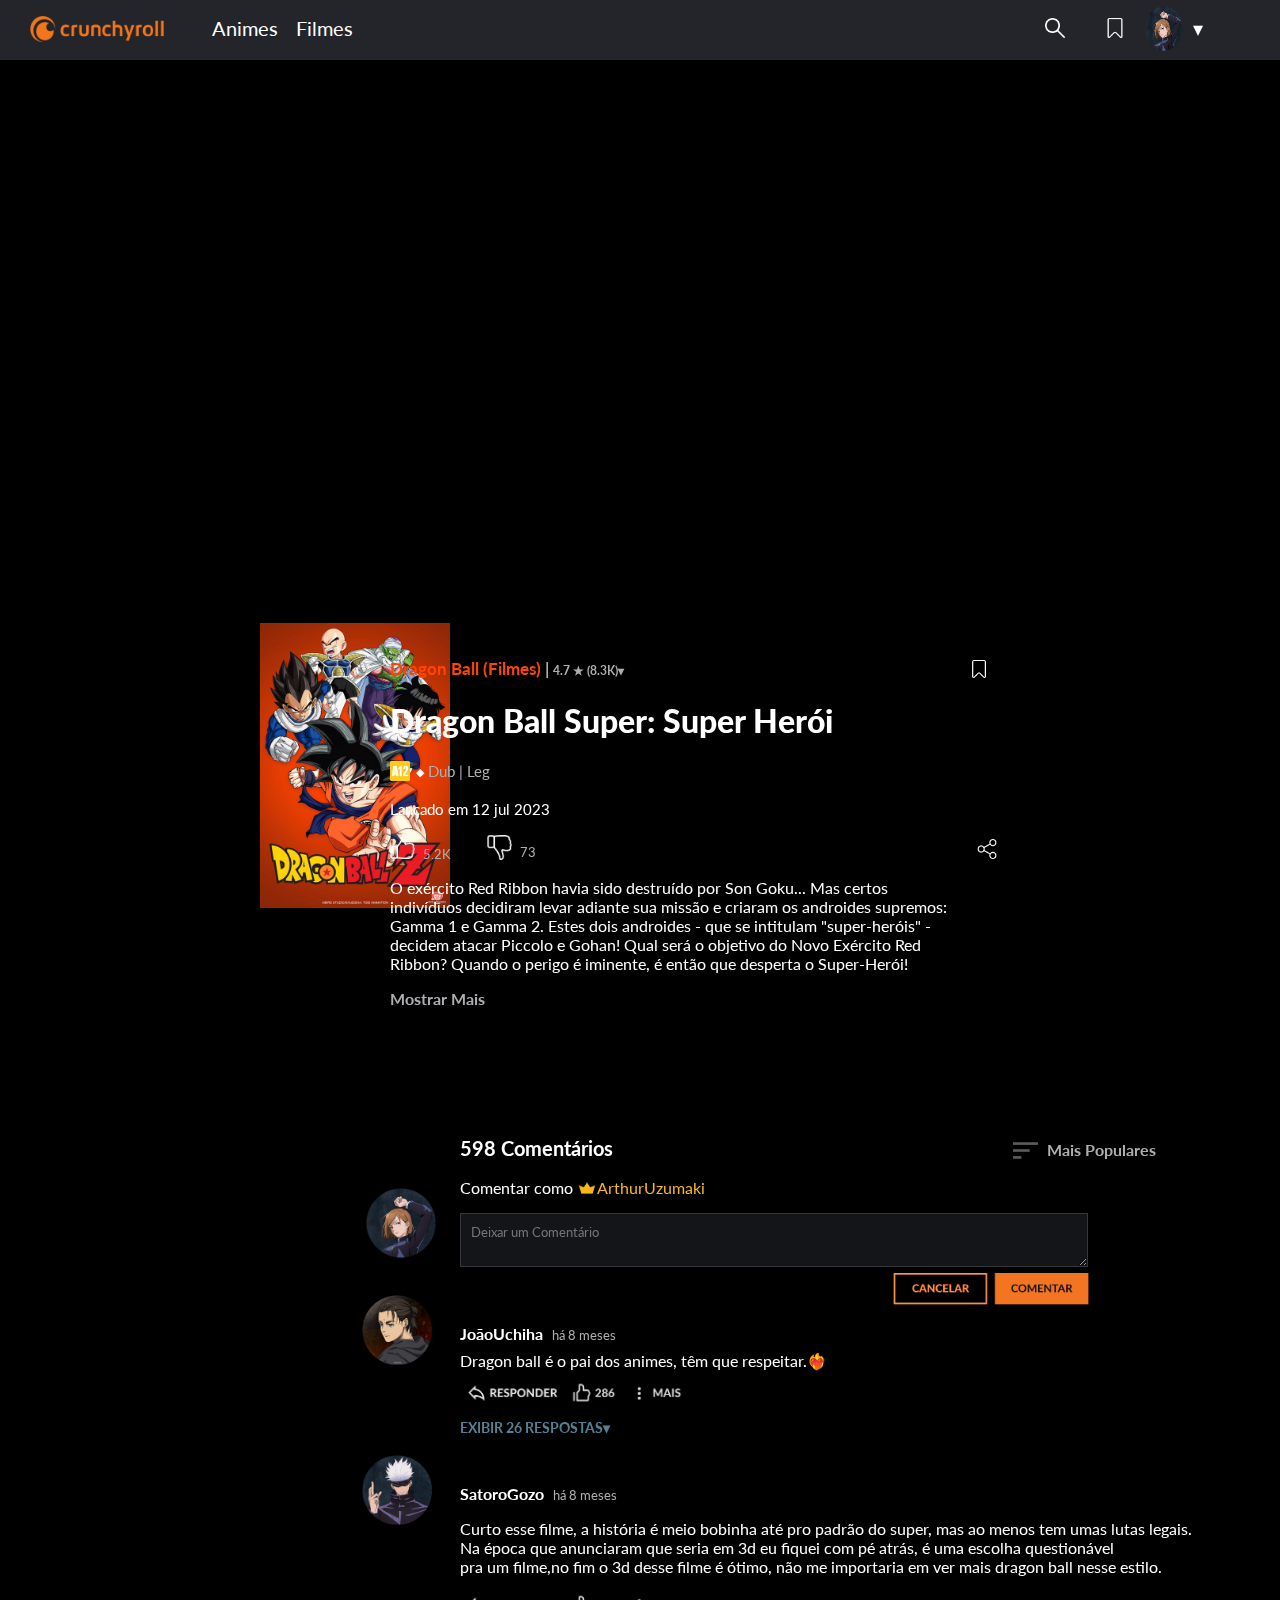
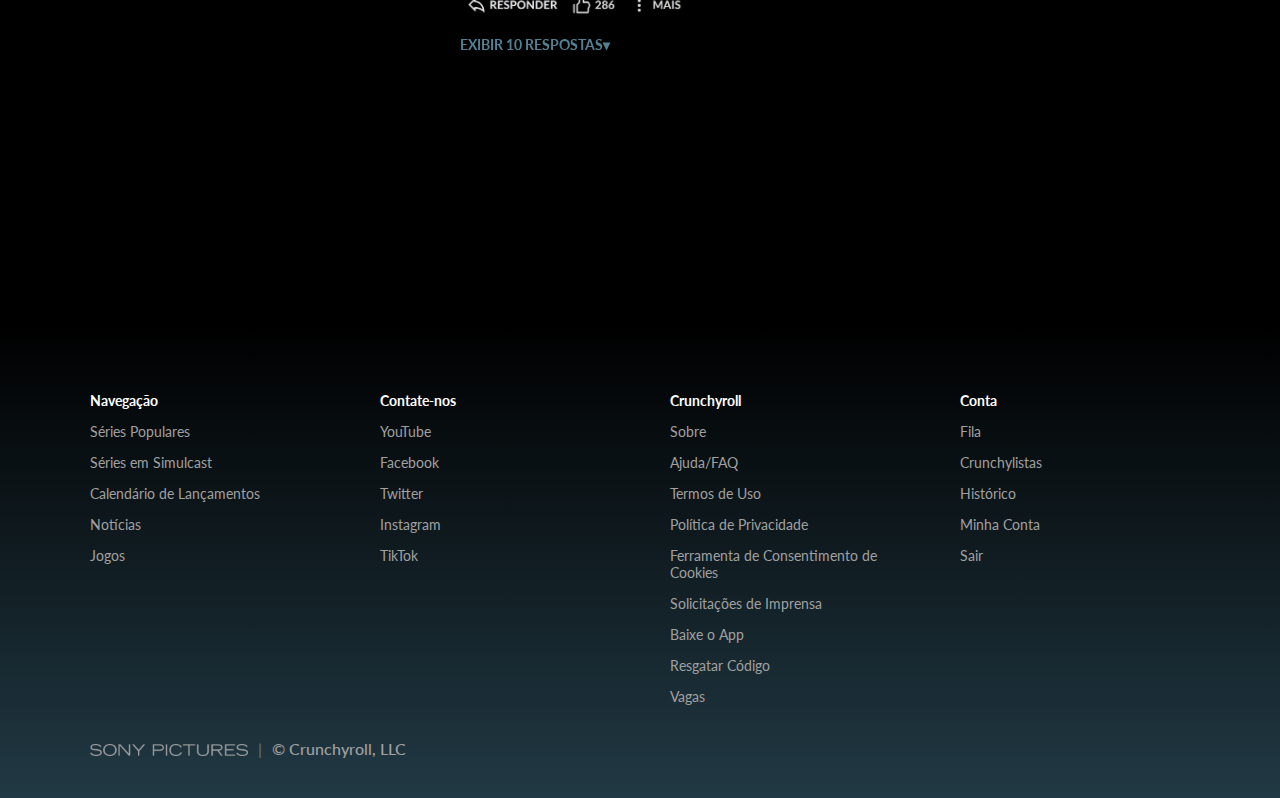
==== commit 8ddac77a: "finalmente acabamos tudo, Deus é Pai" ====
--- a/crunch/filmeModelo.html
+++ b/crunch/filmeModelo.html
@@ -7,11 +7,10 @@
     <link rel="stylesheet" href="css/padrao.css" />
     <link rel="preconnect" href="https://fonts.googleapis.com" />
     <link rel="preconnect" href="https://fonts.gstatic.com" crossorigin />
-    <link
-      href="https://fonts.googleapis.com/css2?family=Lato&display=swap"
-      rel="stylesheet"
-    />
-    <title>Filme Modelo</title>
+    <link href="https://fonts.googleapis.com/css2?family=Lato&display=swap"rel="stylesheet" />
+    <link rel="shortcut icon" href="imgs/filmes/icoon.ico" type="image/x-icon">
+
+    <title>Dragon Ball (Filmes) Dragon Ball Super: SUPER HERO </title>
   </head>
   <header>
     <nav class="navbar">
@@ -32,8 +31,9 @@
   </header>
 
   <body>
-    <img class="conteudo" src="imgs/filmes/DragonBall_play.jpg" alt="player">
-  <img class="play" src="imgs/filme e serie modelo/player.png" alt="player2">
+    <iframe class="video" width="100%" height="500" src="https://www.youtube.com/embed/HNY3rlgfxvA?si=8WqFCICMbLGyIg0H" title="YouTube video player" frameborder="0" allow="accelerometer; autoplay; clipboard-write; encrypted-media; gyroscope; picture-in-picture; web-share" referrerpolicy="strict-origin-when-cross-origin" allowfullscreen></iframe>
+    <!-- <img class="conteudo" src="imgs/filmes/DragonBall_play.jpg" alt="player">
+  <img class="play" src="imgs/filme e serie modelo/player.png" alt="player2"> -->
     <div class="geral">
       <section class="modelo">
         <img
--- a/crunch/css/filmeModelo.css
+++ b/crunch/css/filmeModelo.css
@@ -61,6 +61,7 @@
   background-color: #141519;
   border: #36373a solid 1px;
   padding: 10px;
+  color: white;
 }
 h2 {
   font-size: 17px;
@@ -289,3 +290,7 @@
   cursor: pointer;
 }
 
+.video {
+  padding-top: 60px;
+  margin-bottom: 100px;
+}
--- a/crunch/css/padrao.css
+++ b/crunch/css/padrao.css
@@ -64,6 +64,7 @@
   position: relative;
   right: 60px;
   height: 20px;
+  cursor: pointer;
 }
 
 .salvaB {
@@ -73,6 +74,7 @@
   height: 20px;
   padding-top: 18px;
   padding-left: 40px;
+  cursor: pointer;
 }
 
 .caixinha {
@@ -92,6 +94,7 @@
   padding-top: 6px;
   position: relative;
   right: 40px;
+  cursor: pointer;
 }
 
 .setinha {
@@ -104,7 +107,7 @@
 /* footer */
 
 .foot {
-  margin-top: 40px;
+  margin-top: 60px;
   display: grid;
   grid-template-columns: 1fr 1fr 1fr 1fr;
   gap: 60px;
